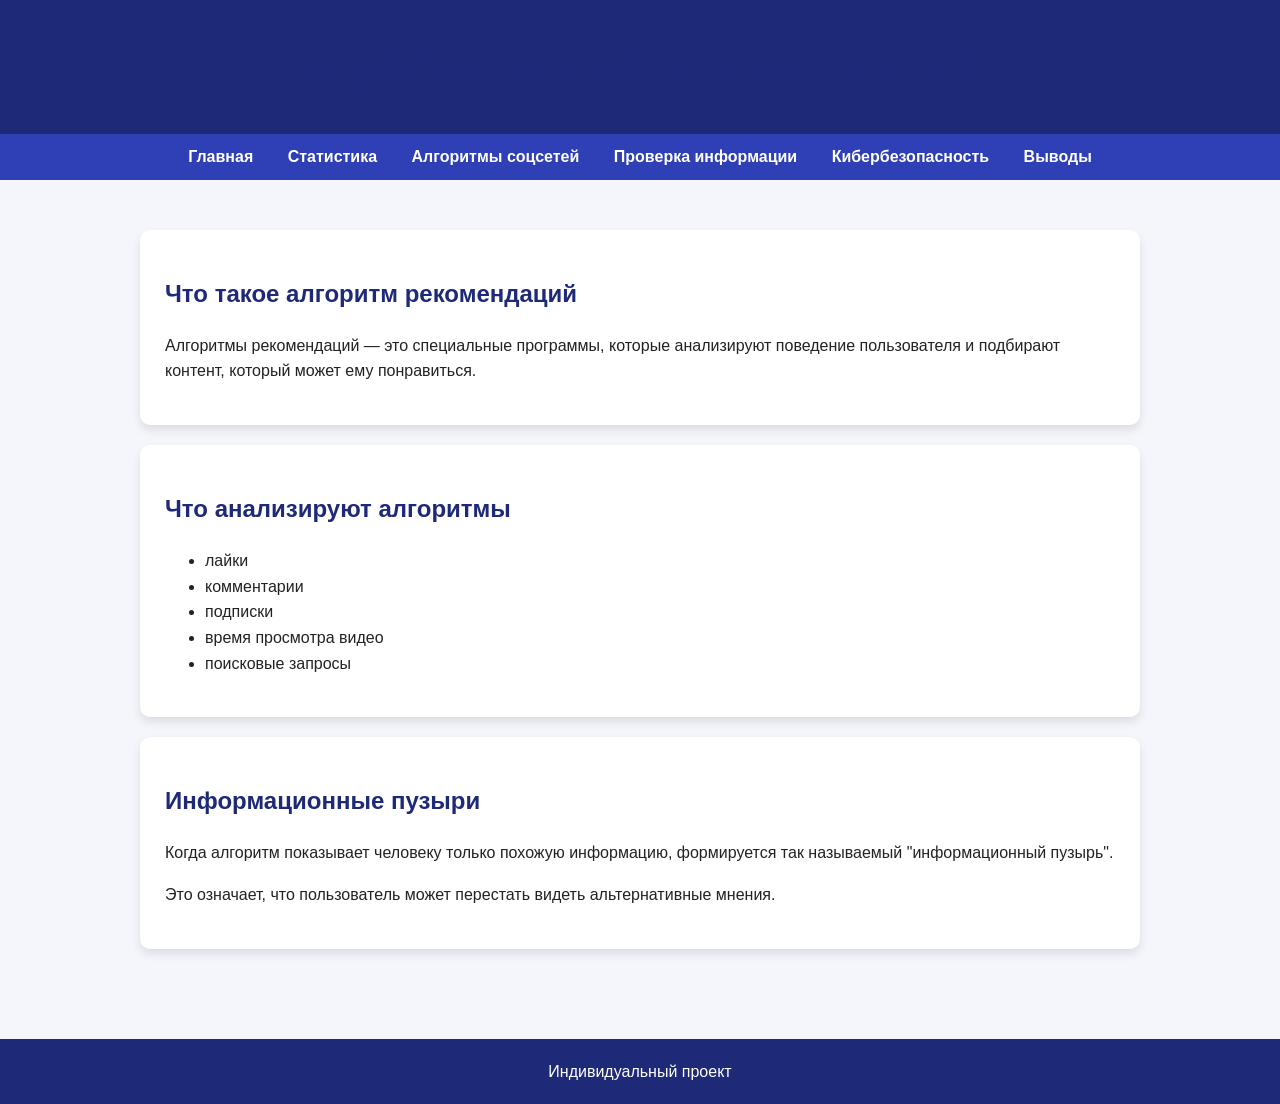
==== algorithms.html @ 8b82e955 "Add files via upload" ====
<!DOCTYPE html>
<html lang="ru">
<head>
<meta charset="UTF-8">
<title>Алгоритмы социальных сетей</title>
<link rel="stylesheet" href="style.css">
</head>

<body>

<header>
<h1>Как работают алгоритмы социальных сетей</h1>
</header>

<nav>
<a href="index.html">Главная</a>
<a href="statistics.html">Статистика</a>
<a href="algorithms.html">Алгоритмы соцсетей</a>
<a href="factcheck.html">Проверка информации</a>
<a href="cybersecurity.html">Кибербезопасность</a>
<a href="conclusion.html">Выводы</a>
</nav>

<div class="container">

<div class="card">

<h2>Что такое алгоритм рекомендаций</h2>

<p>
Алгоритмы рекомендаций — это специальные программы,
которые анализируют поведение пользователя и подбирают контент,
который может ему понравиться.
</p>

</div>

<div class="card">

<h2>Что анализируют алгоритмы</h2>

<ul>
<li>лайки</li>
<li>комментарии</li>
<li>подписки</li>
<li>время просмотра видео</li>
<li>поисковые запросы</li>
</ul>

</div>

<div class="card">

<h2>Информационные пузыри</h2>

<p>
Когда алгоритм показывает человеку только похожую информацию,
формируется так называемый "информационный пузырь".
</p>

<p>
Это означает, что пользователь может перестать видеть альтернативные мнения.
</p>

</div>

</div>

<footer>
Индивидуальный проект
</footer>

</body>
</html>
---- style.css ----
body{
font-family: 'Segoe UI', Arial, sans-serif;
margin:0;
background:#f4f6fb;
color:#222;
line-height:1.6;
}

header{
background:#1e2a78;
color:white;
padding:20px;
text-align:center;
}

nav{
background:#2f3fb5;
padding:10px;
text-align:center;
}

nav a{
color:white;
margin:15px;
text-decoration:none;
font-weight:bold;
}

nav a:hover{
text-decoration:underline;
}

.container{
max-width:1000px;
margin:auto;
padding:30px;
}

.card{
background:white;
padding:25px;
margin:20px 0;
border-radius:10px;
box-shadow:0 5px 10px rgba(0,0,0,0.1);
}

h1,h2{
color:#1e2a78;
}

footer{
background:#1e2a78;
color:white;
text-align:center;
padding:20px;
margin-top:40px;
}
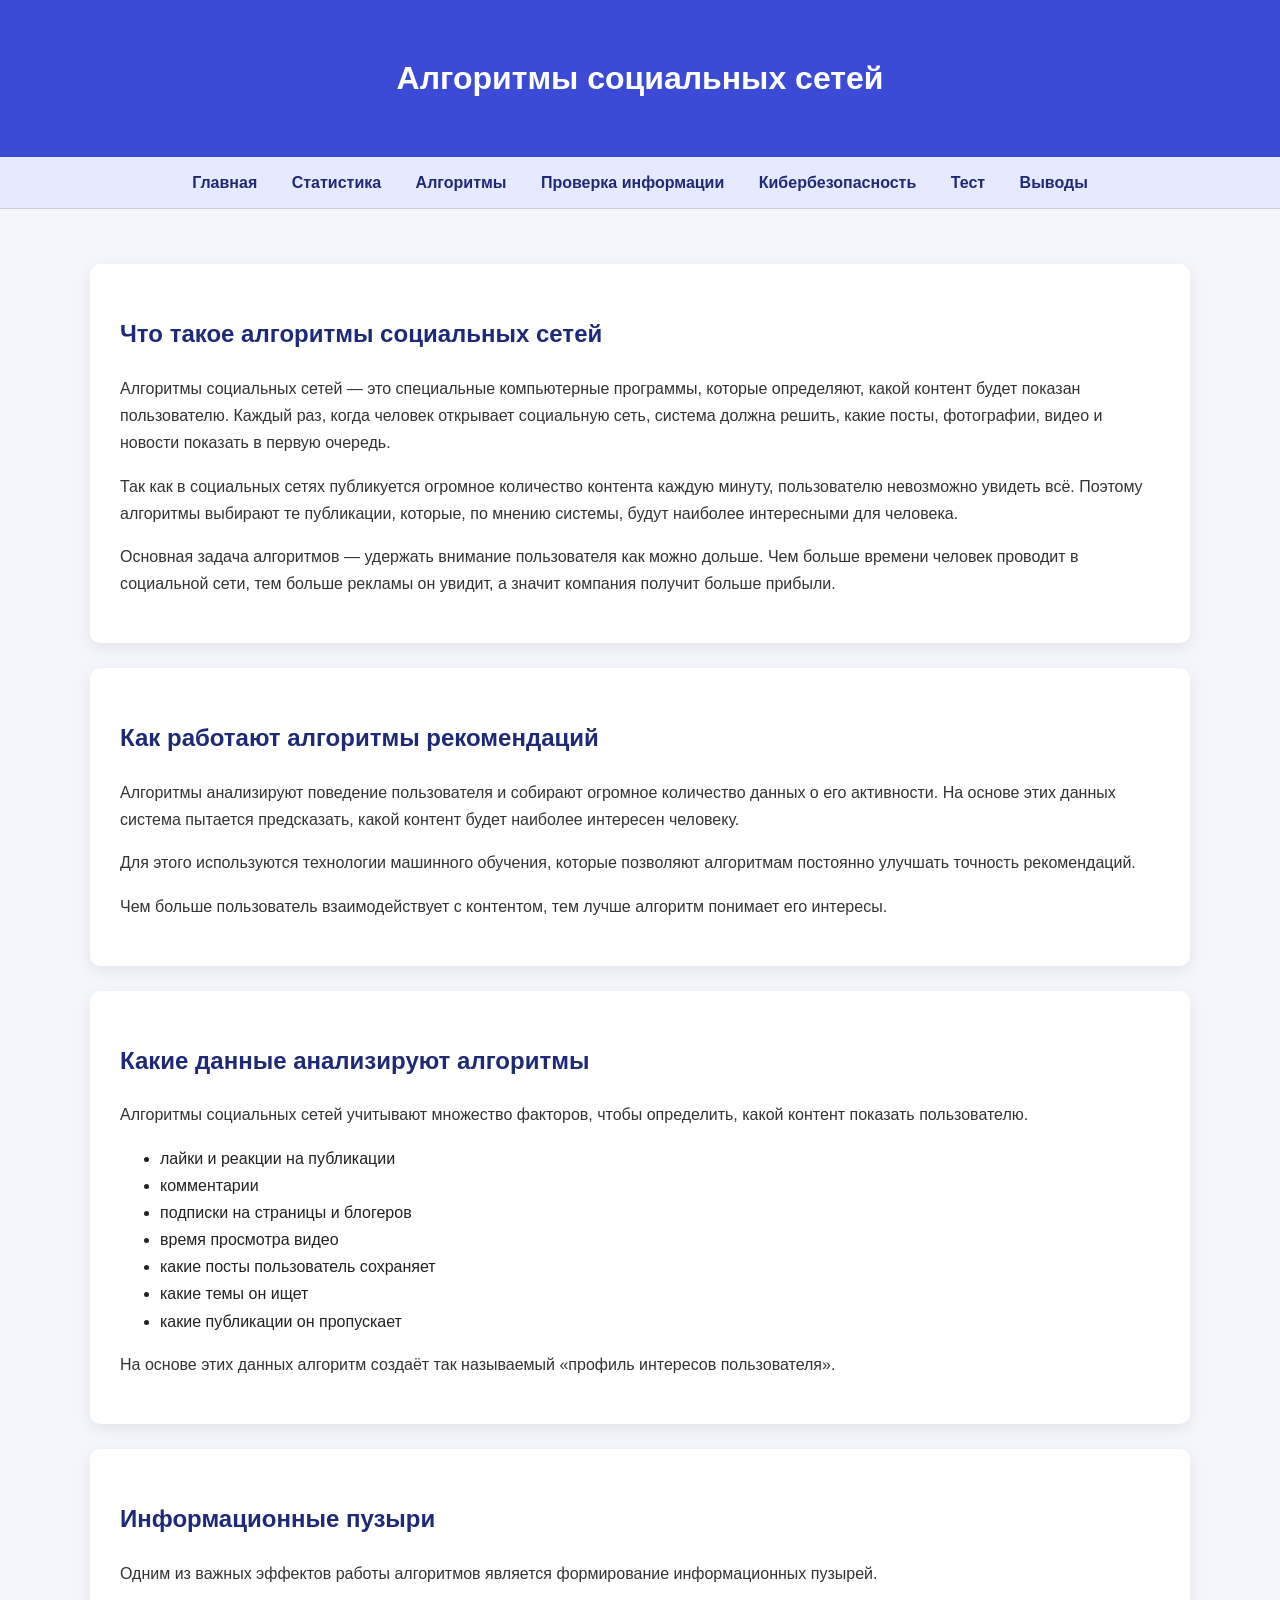
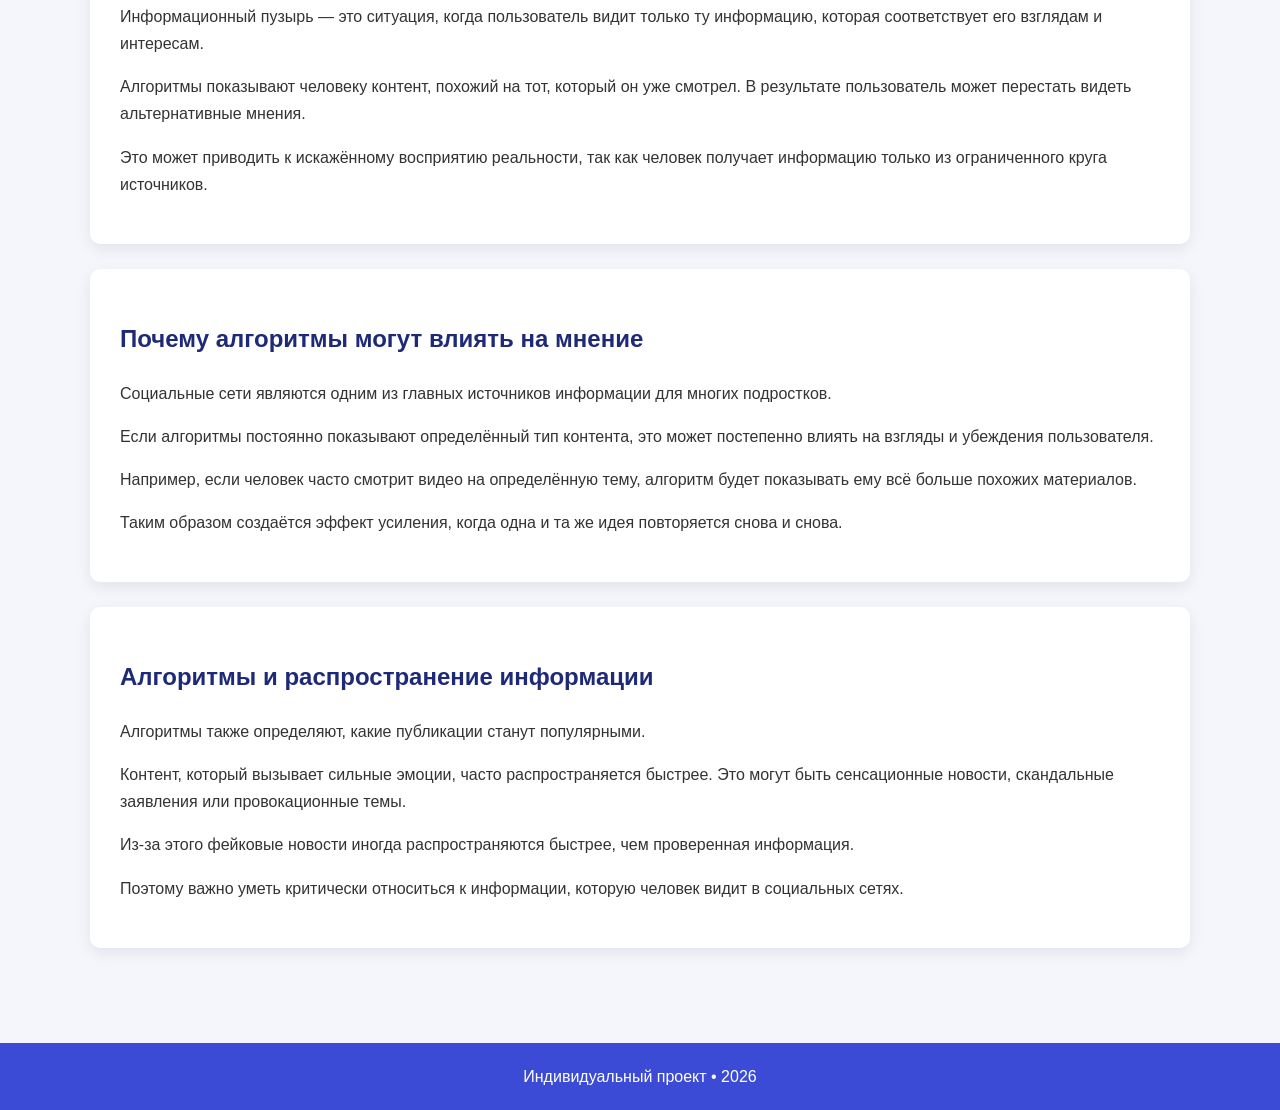
==== commit 9c217e82: "Update algorithms.html" ====
--- a/algorithms.html
+++ b/algorithms.html
@@ -9,15 +9,16 @@
 <body>
 
 <header>
-<h1>Как работают алгоритмы социальных сетей</h1>
+<h1>Алгоритмы социальных сетей</h1>
 </header>
 
 <nav>
 <a href="index.html">Главная</a>
 <a href="statistics.html">Статистика</a>
-<a href="algorithms.html">Алгоритмы соцсетей</a>
+<a href="algorithms.html">Алгоритмы</a>
 <a href="factcheck.html">Проверка информации</a>
 <a href="cybersecurity.html">Кибербезопасность</a>
+<a href="test.html">Тест</a>
 <a href="conclusion.html">Выводы</a>
 </nav>
 
@@ -25,28 +26,82 @@
 
 <div class="card">
 
-<h2>Что такое алгоритм рекомендаций</h2>
-
-<p>
-Алгоритмы рекомендаций — это специальные программы,
-которые анализируют поведение пользователя и подбирают контент,
-который может ему понравиться.
-</p>
-
-</div>
-
-<div class="card">
-
-<h2>Что анализируют алгоритмы</h2>
+<h2>Что такое алгоритмы социальных сетей</h2>
+
+<p>
+Алгоритмы социальных сетей — это специальные компьютерные программы,
+которые определяют, какой контент будет показан пользователю.
+Каждый раз, когда человек открывает социальную сеть, система
+должна решить, какие посты, фотографии, видео и новости показать
+в первую очередь.
+</p>
+
+<p>
+Так как в социальных сетях публикуется огромное количество
+контента каждую минуту, пользователю невозможно увидеть всё.
+Поэтому алгоритмы выбирают те публикации, которые,
+по мнению системы, будут наиболее интересными для человека.
+</p>
+
+<p>
+Основная задача алгоритмов — удержать внимание пользователя
+как можно дольше. Чем больше времени человек проводит
+в социальной сети, тем больше рекламы он увидит,
+а значит компания получит больше прибыли.
+</p>
+
+</div>
+
+<div class="card">
+
+<h2>Как работают алгоритмы рекомендаций</h2>
+
+<p>
+Алгоритмы анализируют поведение пользователя и собирают
+огромное количество данных о его активности.
+На основе этих данных система пытается предсказать,
+какой контент будет наиболее интересен человеку.
+</p>
+
+<p>
+Для этого используются технологии машинного обучения,
+которые позволяют алгоритмам постоянно улучшать
+точность рекомендаций.
+</p>
+
+<p>
+Чем больше пользователь взаимодействует с контентом,
+тем лучше алгоритм понимает его интересы.
+</p>
+
+</div>
+
+<div class="card">
+
+<h2>Какие данные анализируют алгоритмы</h2>
+
+<p>
+Алгоритмы социальных сетей учитывают множество факторов,
+чтобы определить, какой контент показать пользователю.
+</p>
 
 <ul>
-<li>лайки</li>
+
+<li>лайки и реакции на публикации</li>
 <li>комментарии</li>
-<li>подписки</li>
+<li>подписки на страницы и блогеров</li>
 <li>время просмотра видео</li>
-<li>поисковые запросы</li>
+<li>какие посты пользователь сохраняет</li>
+<li>какие темы он ищет</li>
+<li>какие публикации он пропускает</li>
+
 </ul>
 
+<p>
+На основе этих данных алгоритм создаёт так называемый
+«профиль интересов пользователя».
+</p>
+
 </div>
 
 <div class="card">
@@ -54,12 +109,84 @@
 <h2>Информационные пузыри</h2>
 
 <p>
-Когда алгоритм показывает человеку только похожую информацию,
-формируется так называемый "информационный пузырь".
-</p>
-
-<p>
-Это означает, что пользователь может перестать видеть альтернативные мнения.
+Одним из важных эффектов работы алгоритмов является
+формирование информационных пузырей.
+</p>
+
+<p>
+Информационный пузырь — это ситуация, когда пользователь
+видит только ту информацию, которая соответствует
+его взглядам и интересам.
+</p>
+
+<p>
+Алгоритмы показывают человеку контент,
+похожий на тот, который он уже смотрел.
+В результате пользователь может перестать
+видеть альтернативные мнения.
+</p>
+
+<p>
+Это может приводить к искажённому восприятию реальности,
+так как человек получает информацию только из
+ограниченного круга источников.
+</p>
+
+</div>
+
+<div class="card">
+
+<h2>Почему алгоритмы могут влиять на мнение</h2>
+
+<p>
+Социальные сети являются одним из главных источников
+информации для многих подростков.
+</p>
+
+<p>
+Если алгоритмы постоянно показывают определённый тип
+контента, это может постепенно влиять на взгляды
+и убеждения пользователя.
+</p>
+
+<p>
+Например, если человек часто смотрит видео на определённую
+тему, алгоритм будет показывать ему всё больше похожих
+материалов.
+</p>
+
+<p>
+Таким образом создаётся эффект усиления,
+когда одна и та же идея повторяется снова и снова.
+</p>
+
+</div>
+
+<div class="card">
+
+<h2>Алгоритмы и распространение информации</h2>
+
+<p>
+Алгоритмы также определяют, какие публикации
+станут популярными.
+</p>
+
+<p>
+Контент, который вызывает сильные эмоции,
+часто распространяется быстрее.
+Это могут быть сенсационные новости,
+скандальные заявления или провокационные темы.
+</p>
+
+<p>
+Из-за этого фейковые новости иногда распространяются
+быстрее, чем проверенная информация.
+</p>
+
+<p>
+Поэтому важно уметь критически относиться
+к информации, которую человек видит
+в социальных сетях.
 </p>
 
 </div>
@@ -67,8 +194,8 @@
 </div>
 
 <footer>
-Индивидуальный проект
+Индивидуальный проект • 2026
 </footer>
 
 </body>
-</html>+</html>
--- a/style.css
+++ b/style.css
@@ -1,29 +1,31 @@
 body{
-font-family: 'Segoe UI', Arial, sans-serif;
+font-family:'Segoe UI', Arial, sans-serif;
 margin:0;
 background:#f4f6fb;
 color:#222;
-line-height:1.6;
+line-height:1.7;
 }
 
 header{
-background:#1e2a78;
+background:#3c4bd6;
 color:white;
-padding:20px;
+padding:30px;
 text-align:center;
 }
 
 nav{
-background:#2f3fb5;
-padding:10px;
+background:#e6e9ff;
+padding:12px;
 text-align:center;
+border-bottom:1px solid #ccc;
 }
 
 nav a{
-color:white;
+color:#1e2a78;
 margin:15px;
 text-decoration:none;
 font-weight:bold;
+font-size:16px;
 }
 
 nav a:hover{
@@ -31,27 +33,35 @@
 }
 
 .container{
-max-width:1000px;
+max-width:1100px;
 margin:auto;
 padding:30px;
 }
 
 .card{
 background:white;
-padding:25px;
-margin:20px 0;
+padding:30px;
+margin:25px 0;
 border-radius:10px;
-box-shadow:0 5px 10px rgba(0,0,0,0.1);
+box-shadow:0 5px 15px rgba(0,0,0,0.08);
 }
 
-h1,h2{
+h1{
+color:white;
+}
+
+h2{
 color:#1e2a78;
 }
 
+p{
+color:#333;
+}
+
 footer{
-background:#1e2a78;
+background:#3c4bd6;
 color:white;
 text-align:center;
 padding:20px;
 margin-top:40px;
-}+}
